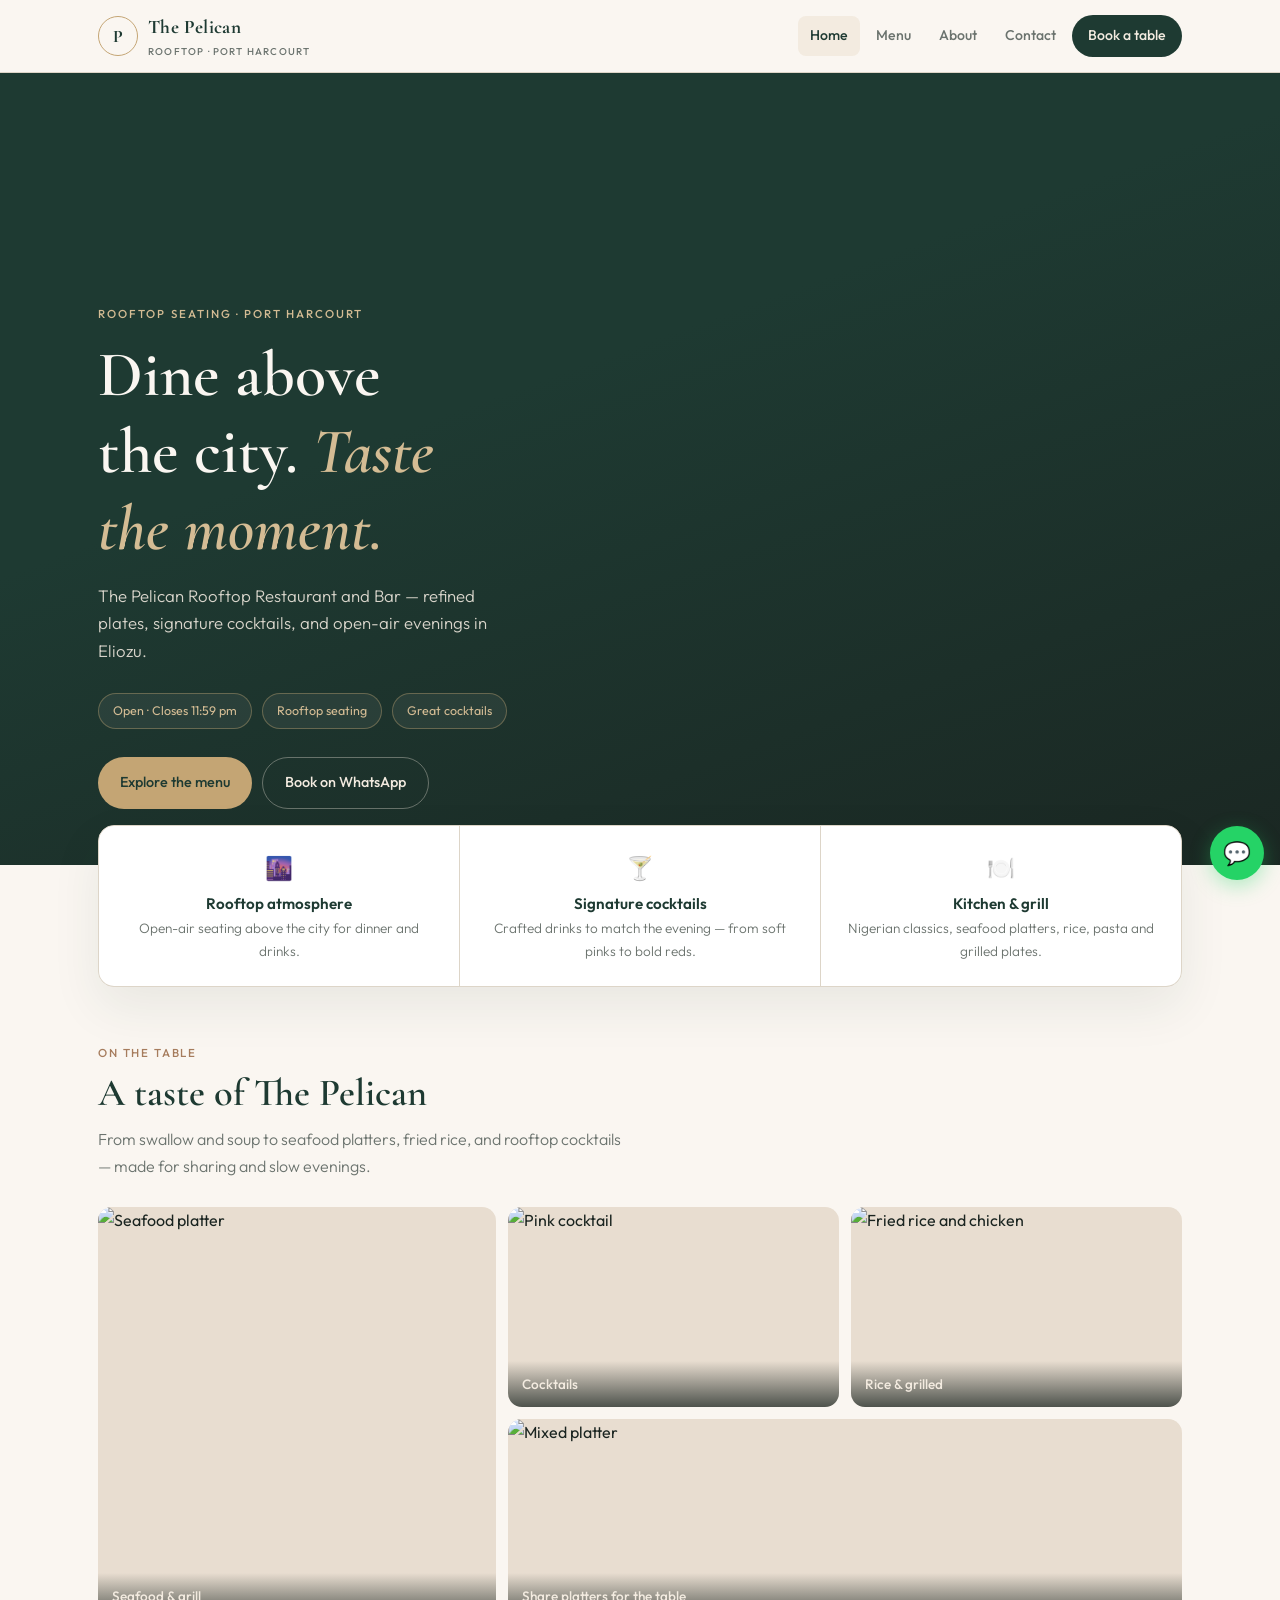
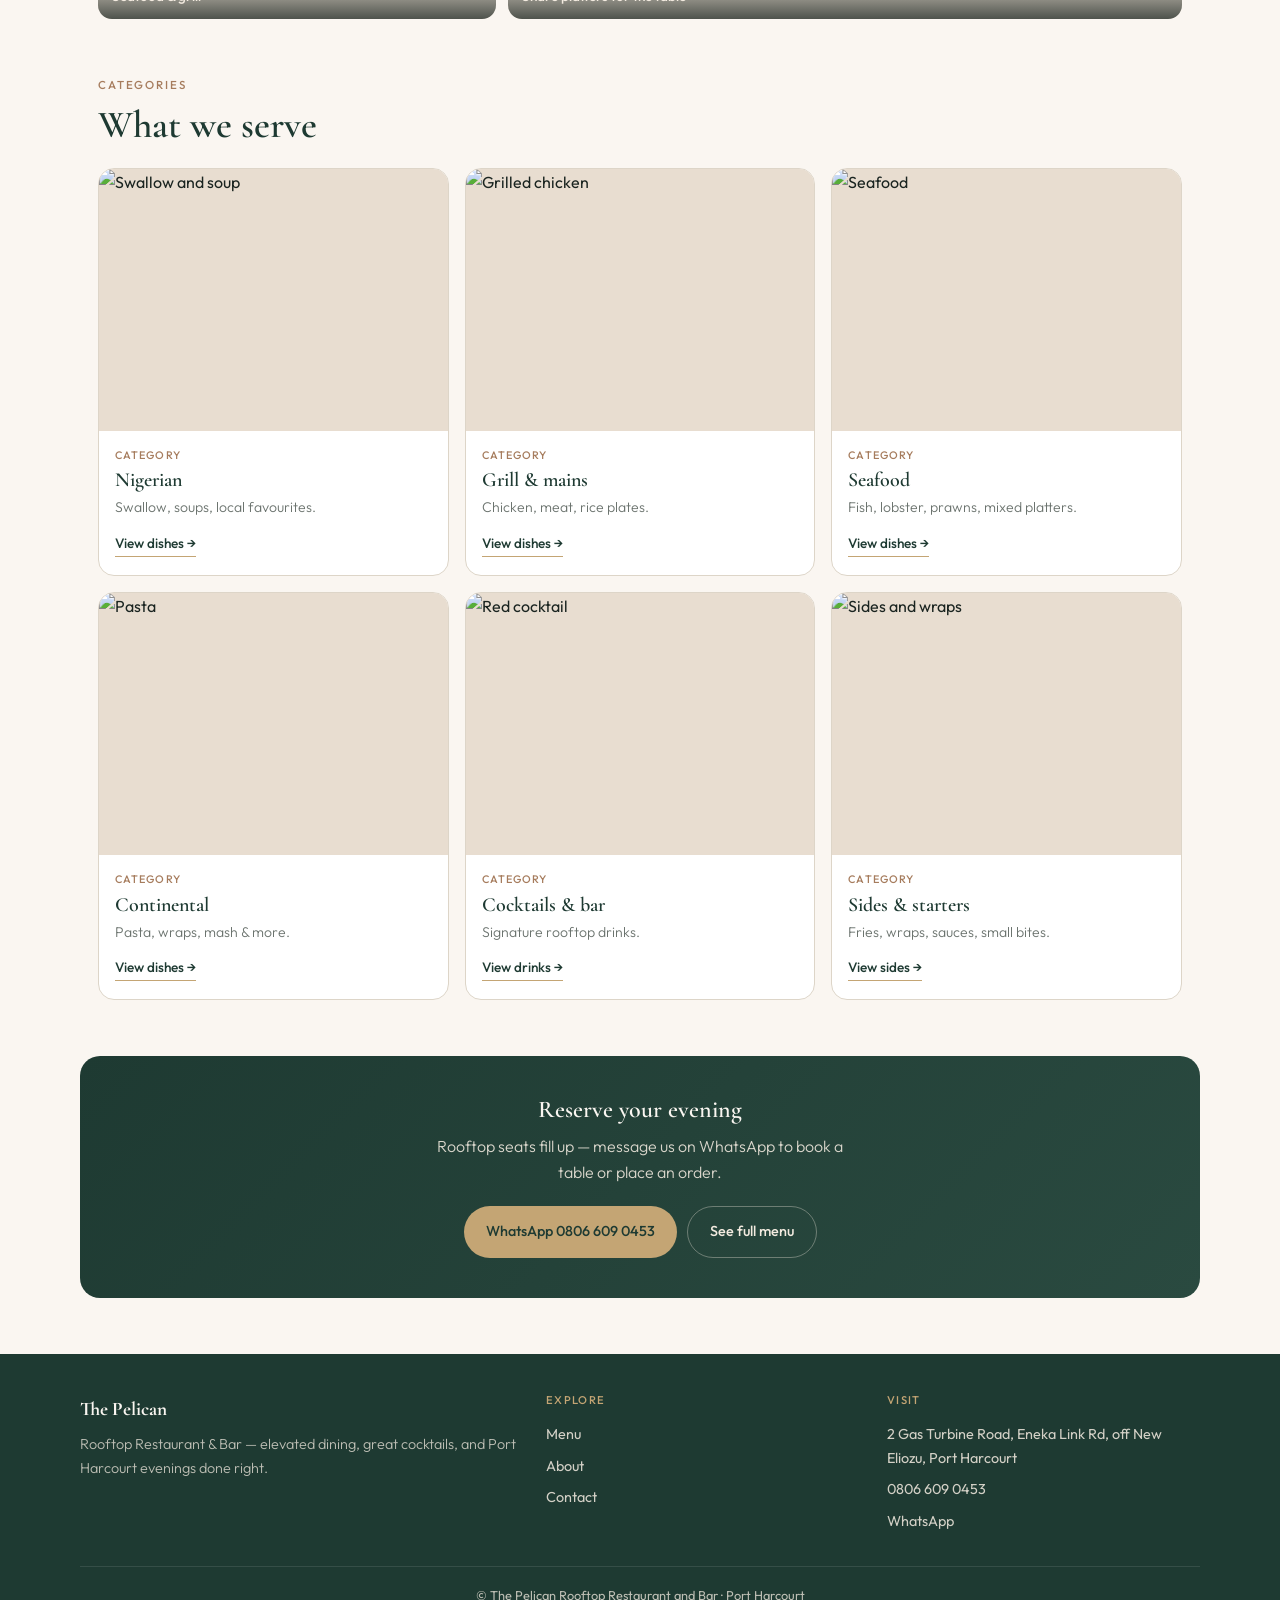
==== index.html @ 72df658b "Add files via upload" ====
<!DOCTYPE html>
<html lang="en">
<head>
  <meta charset="UTF-8">
  <meta name="viewport" content="width=device-width, initial-scale=1.0">
  <title>The Pelican Rooftop Restaurant &amp; Bar | Port Harcourt</title>
  <meta name="description" content="The Pelican Rooftop — restaurant and bar in Eliozu, Port Harcourt. Rooftop seating, cocktails, Nigerian &amp; continental dishes. Call 0806 609 0453.">
  <link rel="stylesheet" href="styles.css">
</head>
<body>
<header class="header">
  <div class="nav">
    <a href="index.html" class="logo">
      <div class="logo-mark">P</div>
      <div class="logo-text">The Pelican<small>Rooftop · Port Harcourt</small></div>
    </a>
    <nav class="nav-links"><a href="index.html" class="active">Home</a><a href="menu.html" class="">Menu</a><a href="about.html" class="">About</a><a href="contact.html" class="">Contact</a><a class="nav-cta" href="https://wa.me/2348066090453?text=Hi%2C%20I%20want%20to%20book%20a%20table%20at%20The%20Pelican" target="_blank" rel="noopener">Book a table</a></nav>
    <button class="hamburger" id="menuBtn" type="button" aria-label="Menu"><span></span><span></span><span></span></button>
  </div>
  <div class="mobile-menu" id="mobileMenu"><a href="index.html">Home</a><a href="menu.html">Menu</a><a href="about.html">About</a><a href="contact.html">Contact</a><a href="https://wa.me/2348066090453?text=Hi%2C%20I%20want%20to%20book%20a%20table%20at%20The%20Pelican" target="_blank" rel="noopener">Book a table</a></div>
</header>
<section class="hero">
  <div class="hero-bg"></div>
  <div class="hero-content">
    <div class="hero-eyebrow">Rooftop seating · Port Harcourt</div>
    <h1>Dine above the city. <em>Taste the moment.</em></h1>
    <p class="lead">The Pelican Rooftop Restaurant and Bar — refined plates, signature cocktails, and open-air evenings in Eliozu.</p>
    <div class="hero-meta">
      <span class="chip">Open · Closes 11:59 pm</span>
      <span class="chip">Rooftop seating</span>
      <span class="chip">Great cocktails</span>
    </div>
    <div class="hero-actions">
      <a class="btn btn-gold" href="menu.html">Explore the menu</a>
      <a class="btn btn-ghost" href="https://wa.me/2348066090453?text=Hi%2C%20I%20want%20to%20book%20a%20table%20at%20The%20Pelican" target="_blank" rel="noopener">Book on WhatsApp</a>
    </div>
  </div>
</section>

<div class="section" style="padding-top:0;padding-bottom:0;">
  <div class="feature-strip">
    <div class="feature-item">
      <div class="ico">🌆</div>
      <h3>Rooftop atmosphere</h3>
      <p>Open-air seating above the city for dinner and drinks.</p>
    </div>
    <div class="feature-item">
      <div class="ico">🍸</div>
      <h3>Signature cocktails</h3>
      <p>Crafted drinks to match the evening — from soft pinks to bold reds.</p>
    </div>
    <div class="feature-item">
      <div class="ico">🍽️</div>
      <h3>Kitchen &amp; grill</h3>
      <p>Nigerian classics, seafood platters, rice, pasta and grilled plates.</p>
    </div>
  </div>
</div>

<section class="section">
  <div class="section-label">On the table</div>
  <h2>A taste of The Pelican</h2>
  <p class="sub">From swallow and soup to seafood platters, fried rice, and rooftop cocktails — made for sharing and slow evenings.</p>
  <div class="mosaic">
    <figure class="tall">
      <img src="images/seafood.webp" alt="Seafood platter">
      <figcaption>Seafood &amp; grill</figcaption>
    </figure>
    <figure>
      <img src="images/pink-cocktail.jpg" alt="Pink cocktail">
      <figcaption>Cocktails</figcaption>
    </figure>
    <figure>
      <img src="images/fried-rice-chicken.webp" alt="Fried rice and chicken">
      <figcaption>Rice &amp; grilled</figcaption>
    </figure>
    <figure class="wide">
      <img src="images/platter.webp" alt="Mixed platter">
      <figcaption>Share platters for the table</figcaption>
    </figure>
  </div>
</section>

<section class="section" style="padding-top:0;">
  <div class="section-label">Categories</div>
  <h2>What we serve</h2>
  <div class="menu-grid" style="margin-top:20px;">
    <a class="menu-card" href="menu.html#nigerian">
      <div class="img"><img src="images/swallow.jpg" alt="Swallow and soup"></div>
      <div class="body"><div class="tag">Category</div><h3>Nigerian</h3><p>Swallow, soups, local favourites.</p><span class="order">View dishes →</span></div>
    </a>
    <a class="menu-card" href="menu.html#grill">
      <div class="img"><img src="images/rice-grilled.webp" alt="Grilled chicken"></div>
      <div class="body"><div class="tag">Category</div><h3>Grill &amp; mains</h3><p>Chicken, meat, rice plates.</p><span class="order">View dishes →</span></div>
    </a>
    <a class="menu-card" href="menu.html#seafood">
      <div class="img"><img src="images/seafood.webp" alt="Seafood"></div>
      <div class="body"><div class="tag">Category</div><h3>Seafood</h3><p>Fish, lobster, prawns, mixed platters.</p><span class="order">View dishes →</span></div>
    </a>
    <a class="menu-card" href="menu.html#continental">
      <div class="img"><img src="images/pasta.jpg" alt="Pasta"></div>
      <div class="body"><div class="tag">Category</div><h3>Continental</h3><p>Pasta, wraps, mash &amp; more.</p><span class="order">View dishes →</span></div>
    </a>
    <a class="menu-card" href="menu.html#cocktails">
      <div class="img"><img src="images/red-cocktail.webp" alt="Red cocktail"></div>
      <div class="body"><div class="tag">Category</div><h3>Cocktails &amp; bar</h3><p>Signature rooftop drinks.</p><span class="order">View drinks →</span></div>
    </a>
    <a class="menu-card" href="menu.html#sides">
      <div class="img"><img src="images/wraps.jpg" alt="Sides and wraps"></div>
      <div class="body"><div class="tag">Category</div><h3>Sides &amp; starters</h3><p>Fries, wraps, sauces, small bites.</p><span class="order">View sides →</span></div>
    </a>
  </div>
</section>

<div class="cta-band">
  <h2>Reserve your evening</h2>
  <p>Rooftop seats fill up — message us on WhatsApp to book a table or place an order.</p>
  <div class="btns">
    <a class="btn btn-gold" href="https://wa.me/2348066090453?text=Hi%2C%20I%20want%20to%20book%20a%20table%20at%20The%20Pelican" target="_blank" rel="noopener">WhatsApp 0806 609 0453</a>
    <a class="btn btn-ghost" href="menu.html">See full menu</a>
  </div>
</div>
<footer class="footer">
  <div class="footer-inner">
    <div>
      <strong>The Pelican</strong>
      <p>Rooftop Restaurant &amp; Bar — elevated dining, great cocktails, and Port Harcourt evenings done right.</p>
    </div>
    <div>
      <h4>Explore</h4>
      <a href="menu.html">Menu</a>
      <a href="about.html">About</a>
      <a href="contact.html">Contact</a>
    </div>
    <div>
      <h4>Visit</h4>
      <a href="#">2 Gas Turbine Road, Eneka Link Rd, off New Eliozu, Port Harcourt</a>
      <a href="tel:+2348066090453">0806 609 0453</a>
      <a href="https://wa.me/2348066090453" target="_blank" rel="noopener">WhatsApp</a>
    </div>
  </div>
  <div class="footer-bottom">© The Pelican Rooftop Restaurant and Bar · Port Harcourt</div>
</footer>
<a class="wa-float" href="https://wa.me/2348066090453?text=Hi%2C%20I%27d%20like%20to%20order%20or%20book%20at%20The%20Pelican" target="_blank" rel="noopener" aria-label="WhatsApp">💬</a>
<script src="script.js"></script>
<script>
document.addEventListener("DOMContentLoaded", function () {
  var b = document.getElementById("menuBtn");
  var m = document.getElementById("mobileMenu");
  if (!b || !m) return;
  b.onclick = function (e) {
    e.preventDefault(); e.stopPropagation();
    b.classList.toggle("open"); m.classList.toggle("open");
  };
  m.querySelectorAll("a").forEach(function (a) {
    a.onclick = function () { b.classList.remove("open"); m.classList.remove("open"); };
  });
});
</script>
</body>
</html>
---- styles.css ----
@import url('https://fonts.googleapis.com/css2?family=Cormorant+Garamond:ital,wght@0,500;0,600;0,700;1,500&family=Outfit:wght@300;400;500;600&display=swap');

:root {
  --deep: #1e3a32;
  --deep-soft: #2a4a40;
  --sage: #4a6b5e;
  --sand: #f3ebe0;
  --sand-dark: #e8ddd0;
  --cream: #faf6f1;
  --gold: #c4a574;
  --gold-soft: #d4bc94;
  --terracotta: #a67c5d;
  --ink: #1a2420;
  --muted: #6b736e;
  --white: #fff;
  --line: #ddd5c8;
}

* { margin: 0; padding: 0; box-sizing: border-box; }
html { scroll-behavior: smooth; }
body {
  font-family: Outfit, system-ui, sans-serif;
  font-weight: 400;
  color: var(--ink);
  background: var(--cream);
  line-height: 1.65;
}
img { max-width: 100%; display: block; }
a { text-decoration: none; color: inherit; }
h1, h2, h3, h4 {
  font-family: 'Cormorant Garamond', Georgia, serif;
  font-weight: 600;
  line-height: 1.2;
}

/* Header */
.header {
  position: sticky; top: 0; z-index: 100;
  background: rgba(250, 246, 241, 0.92);
  backdrop-filter: blur(14px);
  border-bottom: 1px solid var(--line);
}
.nav {
  max-width: 1120px; margin: 0 auto;
  padding: 12px 18px;
  display: flex; align-items: center; justify-content: space-between; gap: 12px;
}
.logo {
  display: flex; align-items: center; gap: 10px;
}
.logo-mark {
  width: 40px; height: 40px; border-radius: 50%;
  border: 1.5px solid var(--gold);
  display: flex; align-items: center; justify-content: center;
  font-family: 'Cormorant Garamond', serif;
  font-size: 1.1rem; color: var(--deep); font-weight: 700;
}
.logo-text {
  font-family: 'Cormorant Garamond', serif;
  font-size: 1.2rem; font-weight: 700; color: var(--deep);
  letter-spacing: 0.02em;
}
.logo-text small {
  display: block;
  font-family: Outfit, sans-serif;
  font-size: 0.62rem; font-weight: 500;
  color: var(--muted); letter-spacing: 0.12em; text-transform: uppercase;
}

.nav-links { display: flex; align-items: center; gap: 4px; }
.nav-links a {
  padding: 8px 12px; border-radius: 8px;
  font-size: 0.88rem; font-weight: 500; color: var(--muted);
}
.nav-links a:hover, .nav-links a.active { color: var(--deep); background: var(--sand); }
.nav-cta {
  background: var(--deep) !important; color: var(--sand) !important;
  padding: 9px 16px !important; border-radius: 999px !important;
}
.nav-cta:hover { background: var(--sage) !important; }

.hamburger {
  display: none; width: 44px; height: 44px;
  border: 1px solid var(--line); border-radius: 10px;
  background: var(--white); cursor: pointer;
  flex-direction: column; align-items: center; justify-content: center; gap: 5px;
}
.hamburger span {
  display: block; width: 18px; height: 2px;
  background: var(--deep); border-radius: 2px; transition: 0.25s;
}
.hamburger.open span:nth-child(1) { transform: translateY(7px) rotate(45deg); }
.hamburger.open span:nth-child(2) { opacity: 0; }
.hamburger.open span:nth-child(3) { transform: translateY(-7px) rotate(-45deg); }

.mobile-menu {
  display: none !important; flex-direction: column;
  background: var(--cream); border-top: 1px solid var(--line);
  padding: 8px 16px 16px;
}
.mobile-menu.open { display: flex !important; }
.mobile-menu a {
  padding: 14px 10px; font-weight: 500;
  border-bottom: 1px solid var(--line); color: var(--ink);
}
.mobile-menu a:last-child { border: none; color: var(--deep); }

@media (max-width: 820px) {
  .nav-links { display: none; }
  .hamburger { display: flex; }
}

/* Hero */
.hero {
  position: relative;
  min-height: 88vh;
  display: flex; align-items: flex-end;
  background: var(--deep);
  overflow: hidden;
}
.hero-bg {
  position: absolute; inset: 0;
  background:
    linear-gradient(160deg, rgba(30,58,50,0.75) 0%, rgba(30,58,50,0.55) 40%, rgba(26,36,32,0.85) 100%),
    url('images/platter.webp') center/cover no-repeat;
}
.hero-content {
  position: relative; z-index: 2;
  max-width: 1120px; margin: 0 auto;
  padding: 48px 18px 56px; width: 100%;
  color: var(--sand);
}
.hero-eyebrow {
  font-size: 0.72rem; font-weight: 500; letter-spacing: 0.18em;
  text-transform: uppercase; color: var(--gold-soft); margin-bottom: 14px;
}
.hero h1 {
  font-size: clamp(2.4rem, 7vw, 4rem);
  color: #faf6f1; max-width: 12ch; margin-bottom: 14px;
  font-weight: 600;
}
.hero h1 em { font-style: italic; color: var(--gold-soft); }
.hero .lead {
  font-size: 1.05rem; color: rgba(243,235,224,0.88);
  max-width: 38ch; margin-bottom: 28px; font-weight: 300;
}
.hero-meta {
  display: flex; flex-wrap: wrap; gap: 10px; margin-bottom: 28px;
}
.chip {
  font-size: 0.78rem; padding: 7px 14px; border-radius: 999px;
  border: 1px solid rgba(196,165,116,0.4); color: var(--gold-soft);
  background: rgba(255,255,255,0.06);
}
.hero-actions { display: flex; flex-wrap: wrap; gap: 10px; }

.btn {
  display: inline-flex; align-items: center; justify-content: center; gap: 6px;
  padding: 13px 22px; border-radius: 999px;
  font-size: 0.9rem; font-weight: 500; border: none; cursor: pointer;
  font-family: inherit; transition: 0.2s;
}
.btn-gold { background: var(--gold); color: var(--deep); }
.btn-gold:hover { background: var(--gold-soft); }
.btn-ghost {
  background: transparent; color: var(--sand);
  border: 1.5px solid rgba(243,235,224,0.35);
}
.btn-ghost:hover { background: rgba(255,255,255,0.08); }
.btn-deep { background: var(--deep); color: var(--sand); }
.btn-deep:hover { background: var(--sage); }
.btn-wa { background: #128c7e; color: #fff; }
.btn-wa:hover { background: #0e6f64; }

/* Sections */
.section { max-width: 1120px; margin: 0 auto; padding: 56px 18px; }
.section-label {
  font-size: 0.72rem; font-weight: 500; letter-spacing: 0.16em;
  text-transform: uppercase; color: var(--terracotta); margin-bottom: 8px;
}
.section h2 {
  font-size: clamp(1.7rem, 4vw, 2.4rem); color: var(--deep); margin-bottom: 10px;
}
.section .sub { color: var(--muted); max-width: 48ch; margin-bottom: 28px; font-weight: 300; }

/* Feature strip */
.feature-strip {
  display: grid; gap: 1px; background: var(--line);
  border: 1px solid var(--line); border-radius: 16px; overflow: hidden;
  margin-top: -40px; position: relative; z-index: 5;
  max-width: 1120px; margin-left: auto; margin-right: auto;
  box-shadow: 0 20px 50px rgba(30,58,50,0.08);
}
@media (min-width: 700px) { .feature-strip { grid-template-columns: repeat(3, 1fr); } }
.feature-item {
  background: var(--white); padding: 24px 20px; text-align: center;
}
.feature-item .ico { font-size: 1.4rem; margin-bottom: 8px; }
.feature-item h3 {
  font-family: Outfit, sans-serif; font-size: 0.95rem; font-weight: 600;
  color: var(--deep); margin-bottom: 4px;
}
.feature-item p { font-size: 0.85rem; color: var(--muted); font-weight: 300; }

/* Gallery mosaic */
.mosaic {
  display: grid; gap: 12px;
  grid-template-columns: 1fr 1fr;
}
@media (min-width: 800px) {
  .mosaic { grid-template-columns: 1.2fr 1fr 1fr; grid-template-rows: 200px 200px; }
  .mosaic .tall { grid-row: span 2; }
  .mosaic .wide { grid-column: span 2; }
}
.mosaic figure {
  border-radius: 14px; overflow: hidden; position: relative;
  min-height: 160px; background: var(--sand-dark);
}
.mosaic img { width: 100%; height: 100%; object-fit: cover; }
.mosaic figcaption {
  position: absolute; left: 0; right: 0; bottom: 0;
  padding: 12px 14px;
  background: linear-gradient(transparent, rgba(26,36,32,0.75));
  color: var(--sand); font-size: 0.85rem; font-weight: 500;
}

/* Category pills */
.cat-bar {
  display: flex; flex-wrap: wrap; gap: 8px; margin-bottom: 24px;
}
.cat-pill {
  padding: 9px 16px; border-radius: 999px; font-size: 0.84rem; font-weight: 500;
  border: 1px solid var(--line); background: var(--white); color: var(--muted);
  cursor: pointer; font-family: inherit; transition: 0.2s;
}
.cat-pill:hover, .cat-pill.active {
  background: var(--deep); color: var(--sand); border-color: var(--deep);
}

/* Menu grid */
.menu-grid {
  display: grid; gap: 16px;
  grid-template-columns: 1fr;
}
@media (min-width: 640px) { .menu-grid { grid-template-columns: 1fr 1fr; } }
@media (min-width: 960px) { .menu-grid { grid-template-columns: 1fr 1fr 1fr; } }

.menu-card {
  background: var(--white); border-radius: 16px; overflow: hidden;
  border: 1px solid var(--line);
  transition: 0.25s;
}
.menu-card:hover {
  box-shadow: 0 12px 32px rgba(30,58,50,0.1);
  transform: translateY(-3px);
}
.menu-card .img {
  aspect-ratio: 4/3; overflow: hidden; background: var(--sand-dark);
}
.menu-card .img img { width: 100%; height: 100%; object-fit: cover; }
.menu-card .body { padding: 16px 16px 18px; }
.menu-card .tag {
  font-size: 0.68rem; letter-spacing: 0.1em; text-transform: uppercase;
  color: var(--terracotta); font-weight: 500; margin-bottom: 4px;
}
.menu-card h3 {
  font-size: 1.25rem; color: var(--deep); margin-bottom: 4px;
}
.menu-card p { font-size: 0.88rem; color: var(--muted); font-weight: 300; }
.menu-card .order {
  display: inline-flex; margin-top: 12px; font-size: 0.85rem;
  font-weight: 500; color: var(--deep); border-bottom: 1px solid var(--gold);
  padding-bottom: 2px;
}

/* CTA band */
.cta-band {
  margin: 0 18px 56px;
  max-width: 1120px; margin-left: auto; margin-right: auto;
  background: linear-gradient(135deg, var(--deep) 0%, var(--deep-soft) 100%);
  border-radius: 20px; padding: 40px 24px; text-align: center; color: var(--sand);
}
.cta-band h2 { color: #faf6f1; margin-bottom: 8px; }
.cta-band p { opacity: 0.88; margin-bottom: 20px; font-weight: 300; max-width: 40ch; margin-left: auto; margin-right: auto; }
.cta-band .btns { display: flex; flex-wrap: wrap; gap: 10px; justify-content: center; }

/* Page hero */
.page-hero {
  background: var(--deep); color: var(--sand);
  padding: 48px 18px 40px; text-align: center;
}
.page-hero h1 { color: #faf6f1; font-size: clamp(1.8rem, 4vw, 2.6rem); }
.page-hero p { margin-top: 8px; opacity: 0.85; font-weight: 300; }

/* Contact */
.contact-grid {
  display: grid; gap: 16px;
}
@media (min-width: 700px) { .contact-grid { grid-template-columns: 1fr 1fr; } }
.contact-card {
  background: var(--white); border: 1px solid var(--line);
  border-radius: 16px; padding: 24px;
}
.contact-card h2 {
  font-size: 1.35rem; color: var(--deep); margin-bottom: 14px;
}
.info-row { padding: 12px 0; border-bottom: 1px solid var(--line); }
.info-row:last-of-type { border-bottom: none; }
.info-row strong {
  display: block; font-size: 0.7rem; letter-spacing: 0.1em;
  text-transform: uppercase; color: var(--terracotta); margin-bottom: 4px; font-weight: 500;
}
.info-row a { color: var(--deep); font-weight: 500; }
.contact-actions { display: flex; flex-direction: column; gap: 10px; margin-top: 18px; }
.contact-actions .btn { width: 100%; }

/* Footer */
.footer {
  background: var(--deep); color: rgba(243,235,224,0.75);
  padding: 40px 18px 24px;
}
.footer-inner {
  max-width: 1120px; margin: 0 auto;
  display: grid; gap: 28px;
}
@media (min-width: 700px) { .footer-inner { grid-template-columns: 1.4fr 1fr 1fr; } }
.footer strong {
  color: #faf6f1; font-family: 'Cormorant Garamond', serif; font-size: 1.2rem;
}
.footer p { margin-top: 8px; font-size: 0.9rem; font-weight: 300; }
.footer h4 {
  font-family: Outfit, sans-serif; font-size: 0.7rem;
  letter-spacing: 0.12em; text-transform: uppercase;
  color: var(--gold); margin-bottom: 12px; font-weight: 500;
}
.footer a {
  color: rgba(243,235,224,0.85); display: block; padding: 4px 0; font-size: 0.9rem;
}
.footer a:hover { color: #fff; }
.footer-bottom {
  max-width: 1120px; margin: 28px auto 0; padding-top: 18px;
  border-top: 1px solid rgba(255,255,255,0.1);
  text-align: center; font-size: 0.8rem;
}

.wa-float {
  position: fixed; bottom: 20px; right: 16px; z-index: 90;
  width: 54px; height: 54px; border-radius: 50%;
  background: #25d366; color: #fff;
  display: flex; align-items: center; justify-content: center;
  font-size: 1.4rem; box-shadow: 0 6px 20px rgba(37,211,102,0.35);
}

.hidden { display: none !important; }
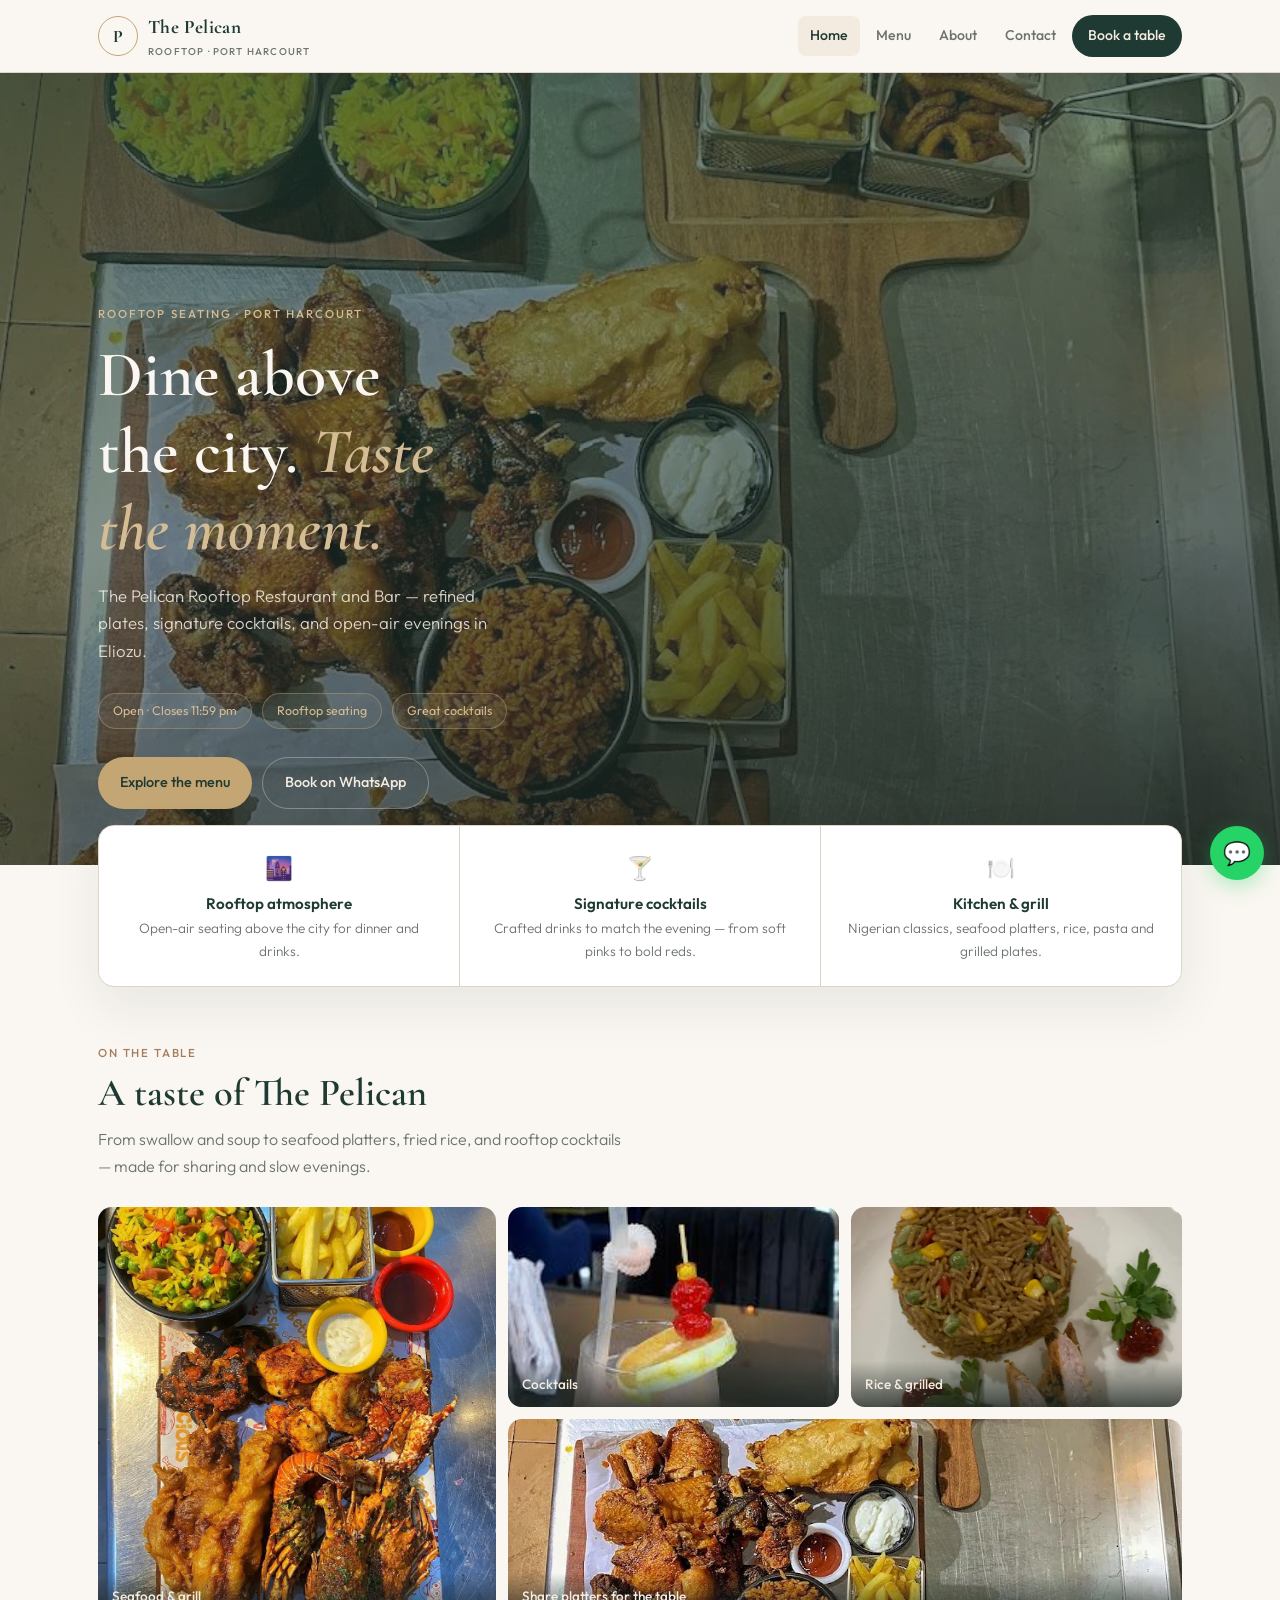
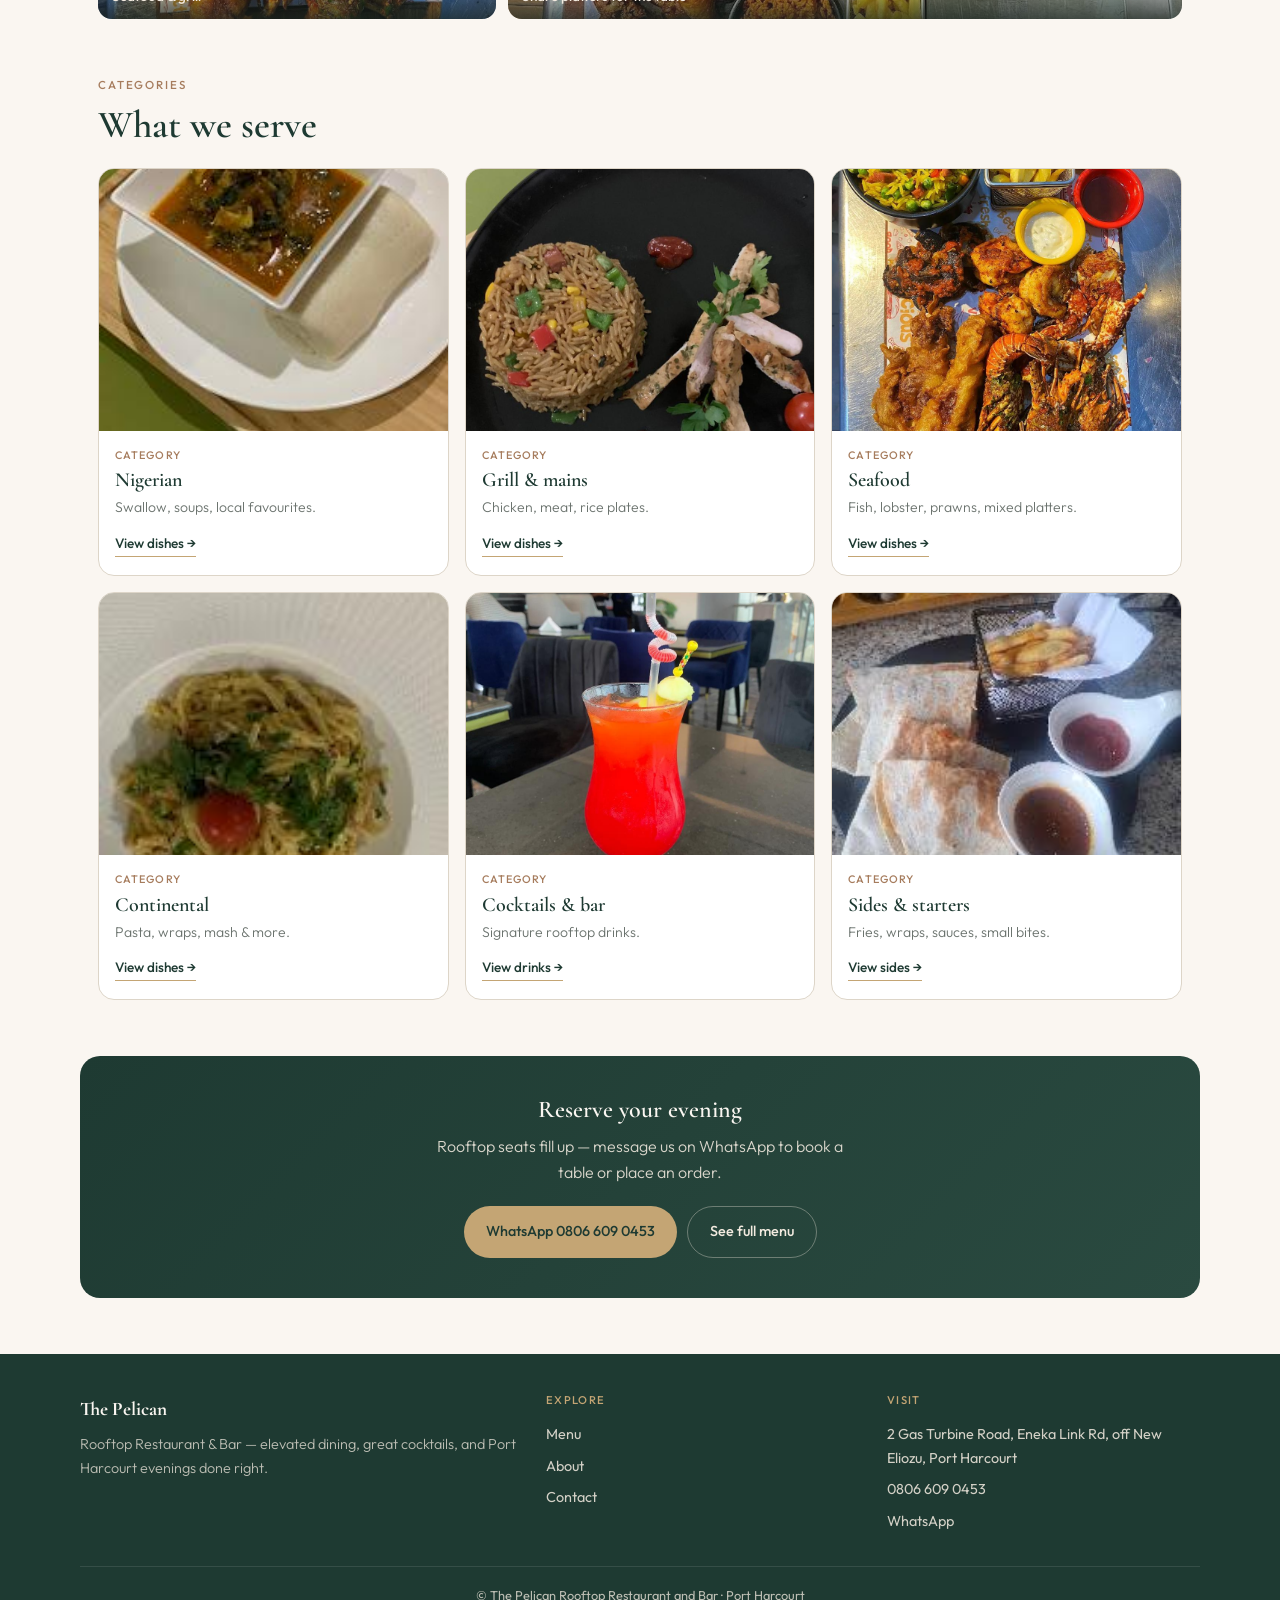
==== commit 9f4d7f7e: "Add files via upload" ====
--- a/index.html
+++ b/index.html
@@ -63,19 +63,19 @@
   <p class="sub">From swallow and soup to seafood platters, fried rice, and rooftop cocktails — made for sharing and slow evenings.</p>
   <div class="mosaic">
     <figure class="tall">
-      <img src="images/seafood.webp" alt="Seafood platter">
+      <img src="seafood.webp" alt="Seafood platter">
       <figcaption>Seafood &amp; grill</figcaption>
     </figure>
     <figure>
-      <img src="images/pink-cocktail.jpg" alt="Pink cocktail">
+      <img src="pink-cocktail.jpg" alt="Pink cocktail">
       <figcaption>Cocktails</figcaption>
     </figure>
     <figure>
-      <img src="images/fried-rice-chicken.webp" alt="Fried rice and chicken">
+      <img src="fried-rice-chicken.webp" alt="Fried rice and chicken">
       <figcaption>Rice &amp; grilled</figcaption>
     </figure>
     <figure class="wide">
-      <img src="images/platter.webp" alt="Mixed platter">
+      <img src="platter.webp" alt="Mixed platter">
       <figcaption>Share platters for the table</figcaption>
     </figure>
   </div>
@@ -86,27 +86,27 @@
   <h2>What we serve</h2>
   <div class="menu-grid" style="margin-top:20px;">
     <a class="menu-card" href="menu.html#nigerian">
-      <div class="img"><img src="images/swallow.jpg" alt="Swallow and soup"></div>
+      <div class="img"><img src="swallow.jpg" alt="Swallow and soup"></div>
       <div class="body"><div class="tag">Category</div><h3>Nigerian</h3><p>Swallow, soups, local favourites.</p><span class="order">View dishes →</span></div>
     </a>
     <a class="menu-card" href="menu.html#grill">
-      <div class="img"><img src="images/rice-grilled.webp" alt="Grilled chicken"></div>
+      <div class="img"><img src="rice-grilled.webp" alt="Grilled chicken"></div>
       <div class="body"><div class="tag">Category</div><h3>Grill &amp; mains</h3><p>Chicken, meat, rice plates.</p><span class="order">View dishes →</span></div>
     </a>
     <a class="menu-card" href="menu.html#seafood">
-      <div class="img"><img src="images/seafood.webp" alt="Seafood"></div>
+      <div class="img"><img src="seafood.webp" alt="Seafood"></div>
       <div class="body"><div class="tag">Category</div><h3>Seafood</h3><p>Fish, lobster, prawns, mixed platters.</p><span class="order">View dishes →</span></div>
     </a>
     <a class="menu-card" href="menu.html#continental">
-      <div class="img"><img src="images/pasta.jpg" alt="Pasta"></div>
+      <div class="img"><img src="pasta.jpg" alt="Pasta"></div>
       <div class="body"><div class="tag">Category</div><h3>Continental</h3><p>Pasta, wraps, mash &amp; more.</p><span class="order">View dishes →</span></div>
     </a>
     <a class="menu-card" href="menu.html#cocktails">
-      <div class="img"><img src="images/red-cocktail.webp" alt="Red cocktail"></div>
+      <div class="img"><img src="red-cocktail.webp" alt="Red cocktail"></div>
       <div class="body"><div class="tag">Category</div><h3>Cocktails &amp; bar</h3><p>Signature rooftop drinks.</p><span class="order">View drinks →</span></div>
     </a>
     <a class="menu-card" href="menu.html#sides">
-      <div class="img"><img src="images/wraps.jpg" alt="Sides and wraps"></div>
+      <div class="img"><img src="wraps.jpg" alt="Sides and wraps"></div>
       <div class="body"><div class="tag">Category</div><h3>Sides &amp; starters</h3><p>Fries, wraps, sauces, small bites.</p><span class="order">View sides →</span></div>
     </a>
   </div>
--- a/styles.css
+++ b/styles.css
@@ -122,7 +122,7 @@
   position: absolute; inset: 0;
   background:
     linear-gradient(160deg, rgba(30,58,50,0.75) 0%, rgba(30,58,50,0.55) 40%, rgba(26,36,32,0.85) 100%),
-    url('images/platter.webp') center/cover no-repeat;
+    url('platter.webp') center/cover no-repeat;
 }
 .hero-content {
   position: relative; z-index: 2;
